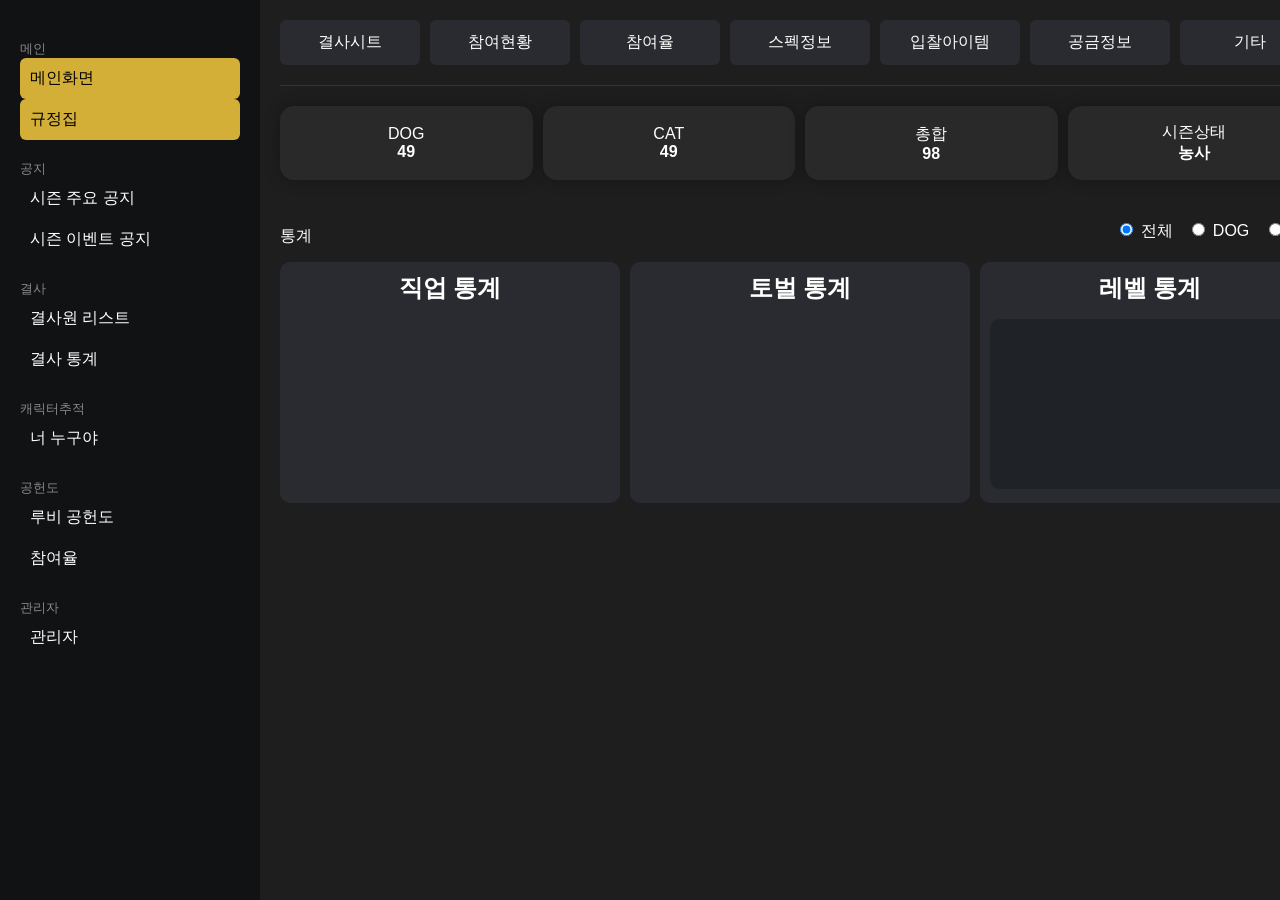
==== index.html @ 1d4468ab "Update index.html 좌측/상단 메뉴 추가" ====
<!DOCTYPE html>
<html lang="ko">
<head>
<meta charset="UTF-8">
<title>Guild Hub</title>
<link rel="stylesheet" href="css/style.css">
<script src="https://cdn.jsdelivr.net/npm/chart.js"></script>
</head>

<body>

<!-- 좌측 메뉴 -->
<div class="sidebar">

  <div class="menu-title">메인</div>
  <div class="menu-item active" onclick="showPage('mainPage', this)">메인화면</div>
  <div class="menu-item active" onclick="showPage('rulesPage', this)">규정집</div>
  
  <div class="menu-title">공지</div>
  <div class="menu-item" onclick="showPage('noticePage',this)">시즌 주요 공지</div>
  <div class="menu-item" onclick="showPage('eventPage', this)">시즌 이벤트 공지</div>
  
  <div class="menu-title">결사</div>
  <div class="menu-item" onclick="showPage('guildListPage',this)">결사원 리스트</div>
  <div class="menu-item" onclick="showPage('guildStatPage',this)">결사 통계</div>

  <div class="menu-title">캐릭터추적</div>
  <div class="menu-item" onclick="showPage('whoPage',this)">너 누구야</div>

  <div class="menu-title">공헌도</div>
  <div class="menu-item" onclick="showPage('rubyPage',this)">루비 공헌도</div>
  <div class="menu-item" onclick="showPage('ratePage',this)">참여율</div>

  <div class="menu-title">관리자</div>
  <div class="menu-item" onclick="showPage('adminPage',this)">관리자</div>

</div>

<!-- 메인 -->
<div class="main">

  <div id="mainPage" class="page">

    <div class="top-menu">
      <div class="top-btn">결사시트</div>
      <div class="top-btn">참여현황</div>
      <div class="top-btn">참여율</div>
      <div class="top-btn">스펙정보</div>
      <div class="top-btn">입찰아이템</div>
      <div class="top-btn">공금정보</div>
      <div class="top-btn">기타</div>
    </div>

    <div class="divider"></div>

    <div id="mainContent">

      <div class="summary">
        <div class="card"><span>DOG </span><b id="dog">-</b></div>
        <div class="card"><span>CAT </span><b id="cat">-</b></div>
        <div class="card"><span>총합 </span><b id="total">-</b></div>
        <div class="card"><span>시즌상태 </span><b>농사</b></div>
      </div>

      <div class="stats-header">
        <div class="stats-title">통계</div>

        <div class="filter-box">
          <label><input type="radio" name="guildFilter" value="ALL" checked> 전체</label>
          <label><input type="radio" name="guildFilter" value="DOG"> DOG</label>
          <label><input type="radio" name="guildFilter" value="CAT"> CAT</label>
        </div>
      </div>

      <div class="stats">
        <div class="box"><div class="title">직업 통계</div><div id="classStats"></div></div>
        <div class="box"><div class="title">토벌 통계</div><div id="gradeStats"></div></div>
        <div class="box"><div class="title">레벨 통계</div><div id="levelStats"></div></div>
      </div>

    </div>

  </div>

  <div id="guildListPage" class="page" style="display:none;">
    <h2>결사원 리스트</h2>

    <div class="list-filter">
      <select id="guildFilterSelect">
        <option value="ALL">전체</option>
        <option value="DOG">DOG</option>
        <option value="CAT">CAT</option>
      </select>

      <select id="classFilterSelect">
        <option value="ALL">직업 전체</option>
      </select>
    </div>

    <table>
      <thead>
        <tr>
          <th>결사</th>
          <th>레벨</th>
          <th>닉네임</th>
          <th>토벌</th>
          <th>직업</th>
        </tr>
      </thead>
      <tbody id="guildList"></tbody>
    </table>
  </div>

  <div id="guildStatPage" class="page" style="display:none;">
    <h2>결사 통계</h2>
    <div id="guildStatBox"></div>
  </div>

  <div id="noticePage" class="page" style="display:none;">
    <div class="notice-wrap">
      <img src="assets/images/notice.png" class="notice-img">
    </div>
  </div>

  <div id="eventPage" class="page" style="display:none;">
    <div class="notice-wrap">
      <img src="assets/images/event3.png" class="notice-img">
    </div>
  </div>

  <div id="whoPage" class="page" style="display:none;">
    <iframe src="who.html" style="width:100%; height:calc(100vh - 80px); border:none;"></iframe>
  </div>

  <div id="rubyPage" class="page" style="display:none;">
    <iframe src="ruby.html" style="width:100%; height:calc(100vh - 80px); border:none;"></iframe>
  </div>

  <div id="adminPage" class="page" style="display:none;"></div>

</div>

<div id="modal" class="modal">
  <div class="modal-box">
    <div class="modal-header">
      <span id="modalTitle"></span>
      <span class="modal-close" onclick="closeModal()">✕</span>
    </div>
    <div id="modalList" class="modal-body"></div>
  </div>
</div>

<script src="js/main.js"></script>

</body>
</html>

<!-- 정상동작버전 -->
---- css/style.css ----
/* 기본 */
body {
  margin: 0;
  font-family: Arial;
  background: #1e1e1e;
  color: white;
}

/* 사이드 */
.sidebar {
  width: 220px;
  height: 100vh;
  background: #111214;
  padding: 20px;
  position: fixed;
}

.menu-title {
  font-size: 13px;
  color: #888;
  margin-top: 20px;
}

.menu-item {
  padding: 10px;
  border-radius: 6px;
  cursor: pointer;
}

.menu-item:hover {
  background: #2a2b30;
}

.menu-item.active {
  background: #d4af37;
  color: black;
}

/* 메인 */
.main {
  margin-left: 260px;
  padding: 20px;

  max-width: 1400px;   /* ⭐ 핵심 */
  width: calc(100% - 240px); /* 사이드바 제외 */
  margin-right: auto;  /* 오른쪽 여백 자동 */
}

/* 상단 메뉴 */
.top-menu {
  display: flex;
  gap: 10px;
}

.top-btn {
  flex: 1;
  padding: 12px;
  background: #2a2b30;
  text-align: center;
  border-radius: 6px;
  cursor: pointer;
}

/* 구분선 */
.divider {
  height: 1px;
  background: #333;
  margin: 20px 0;
}

/* summary */
.summary {
  display: flex;
  margin-bottom: 20px;
  gap: 10px;
}

.card {
  flex: 1;
  background: #2a2b30;
  padding: 16px 10px;
  border-radius: 8px;

  display: flex;
  flex-direction: column;
  justify-content: center; /* 🔥 수직 중앙 */
  align-items: center;     /* 🔥 수평 중앙 */
}

/* 필터 */
.filter-box {
  text-align: right;
  margin-bottom: 10px;
}

.filter-box label {
  margin-left: 10px;
  cursor: pointer;
}

/* 통계 */
.stats {
  display: flex;
  gap: 10px;
}

.box {
  flex: 1;
  background: #2a2b30;
  padding: 10px;
  border-radius: 10px;
}

.title {
  margin-bottom: 10px;
}

/* 그래프 */
canvas {
  background: #1f2227;
  border-radius: 10px;
  padding: 10px;
}

/* 테이블 */
table {
  width: 100%;
  border-collapse: collapse;
}

th, td {
  padding: 10px;
  border-bottom: 1px solid #333;
  text-align: center;
}

th {
  background: #2a2b30;
}

/* 팝업 */
/***************************************
 * 🔥 모달 (팝업)
 ***************************************/
.modal {
  display: none;
  position: fixed;
  top: 0;
  left: 0;
  width: 100%;
  height: 100%;

  background: rgba(0,0,0,0.6);

  justify-content: center;
  align-items: center;

  z-index: 9999;
}

/* 팝업 박스 */
.modal-box {
  background: #1e1f22;
  padding: 20px;
  border-radius: 12px;
  width: 400px;
  max-height: 70vh;
  overflow-y: auto;
  box-shadow: 0 0 15px rgba(0,0,0,0.6);
}

/* 헤더 */
.modal-header {
  display: flex;
  justify-content: space-between;
  align-items: center;
  margin-bottom: 10px;
}

/* 닫기 버튼 */
.modal-close {
  cursor: pointer;
  font-size: 18px;
  color: #aaa;
}

.modal-close:hover {
  color: #fff;
}

.stats-header{
  display:flex;
  justify-content:space-between;
  align-items:center;
  margin-bottom:10px;
}

.filter-box label{
  margin-left:10px;
  cursor:pointer;
}
.list-filter{
  margin-bottom:10px;
  display:flex;
  gap:10px;
}

.list-filter select{
  padding:6px;
  background:#2a2b30;
  color:white;
  border:none;
  border-radius:6px;
}

#guildStatPage{
  padding:20px;
}

.stat-wrap{
  display:flex;
  gap:20px;
}

.stat-wrap{
  display:flex;
  gap:20px;
}

.stat-card{
  flex:1;
  background:#2a2b30;
  border-radius:10px;
  padding:15px;
  min-width:300px;
}

.stat-title{
  text-align:center;
  margin-bottom:10px;
  font-weight:bold;
}

.stat-table{
  max-height:400px;
  overflow-y:auto;
}

/***************************************
 * 🔥 루비 페이지 전용 스타일
 ***************************************/

/* 제목 */
.title {
  text-align: center;
  font-size: 24px;
  font-weight: bold;
  margin-bottom: 15px;
}

/* 중앙 영역 */
.center {
  text-align: center;
  margin-bottom: 10px;
}

/* 필터 */
select {
  background: #2a2b30;
  color: #fff;
  border: 1px solid #444;
  padding: 6px 10px;
  margin: 0 4px;
  border-radius: 6px;
  font-size: 13px;
}

/* 테이블 */
table {
  width: 100%;
  border-collapse: collapse;
  margin-top: 10px;
}

thead {
  background: #2a2b30;
}

th, td {
  padding: 10px;
  text-align: center;
  border-bottom: 1px solid #333;
  font-size: 13px;
}

tbody tr:hover {
  background: #2a2b30;
}

/* 🔥 순위 강조 */
tbody tr:nth-child(1) {
  background: rgba(255, 215, 0, 0.15);
  font-weight: bold;
}

tbody tr:nth-child(2) {
  background: rgba(192, 192, 192, 0.1);
}

tbody tr:nth-child(3) {
  background: rgba(205, 127, 50, 0.1);
}

/* 🔥 게이지 바 */
.bar-wrap {
  width: 100%;
  height: 20px;
  background: #333;
  border-radius: 10px;
  overflow: hidden;
  margin: 20px 0;
}

.bar {
  height: 100%;
  background: linear-gradient(90deg, #ff4d4d, #ff0000);
  width: 0%;
  transition: width 0.6s ease;
}

/* 게이지 텍스트 */
#rubyText {
  font-size: 14px;
  font-weight: bold;
}

#rubyPercent {
  font-size: 13px;
  color: #aaa;
}

/* 시즌공지 */
.notice-wrap {
  display: block; /* flex 제거 */
  text-align: center;
}

.notice-img {
  width: 90%;
  height: auto;
  max-height: none;   /* 🔥 이거 중요 */
  border-radius: 10px;
}

.modal-close{
  position:absolute;
  top:10px;
  right:15px;
  cursor:pointer;
  font-size:18px;
}

/*==규정집==*/
.card {
  background: rgba(255,255,255,0.05);
  border-radius: 14px;
  overflow: hidden;
  margin-bottom: 20px;

  box-shadow: 0 0 15px rgba(0,0,0,0.3);
}

/* 🔥 타이틀 */
.card-title {
  padding: 14px 18px;
  font-size: 17px;
  font-weight: 700;
  color: #fff;

  border-bottom: 1px solid rgba(255,255,255,0.05);
}

/* 🔥 내용 (그래프 안쪽 느낌) */
.card-body {
  background: rgba(0,0,0,0.35);
  padding: 14px 18px;
}

/* 🔥 항목 */
.item {
  margin: 8px 0;
  line-height: 1.6;
  opacity: 0.9;
}

/* 🔥 hover 효과 */
.card:hover {
  transform: translateY(-3px);
  transition: 0.2s;
}

.card {
  margin-left: 0;
}

.card-body {
  margin: 0;
}
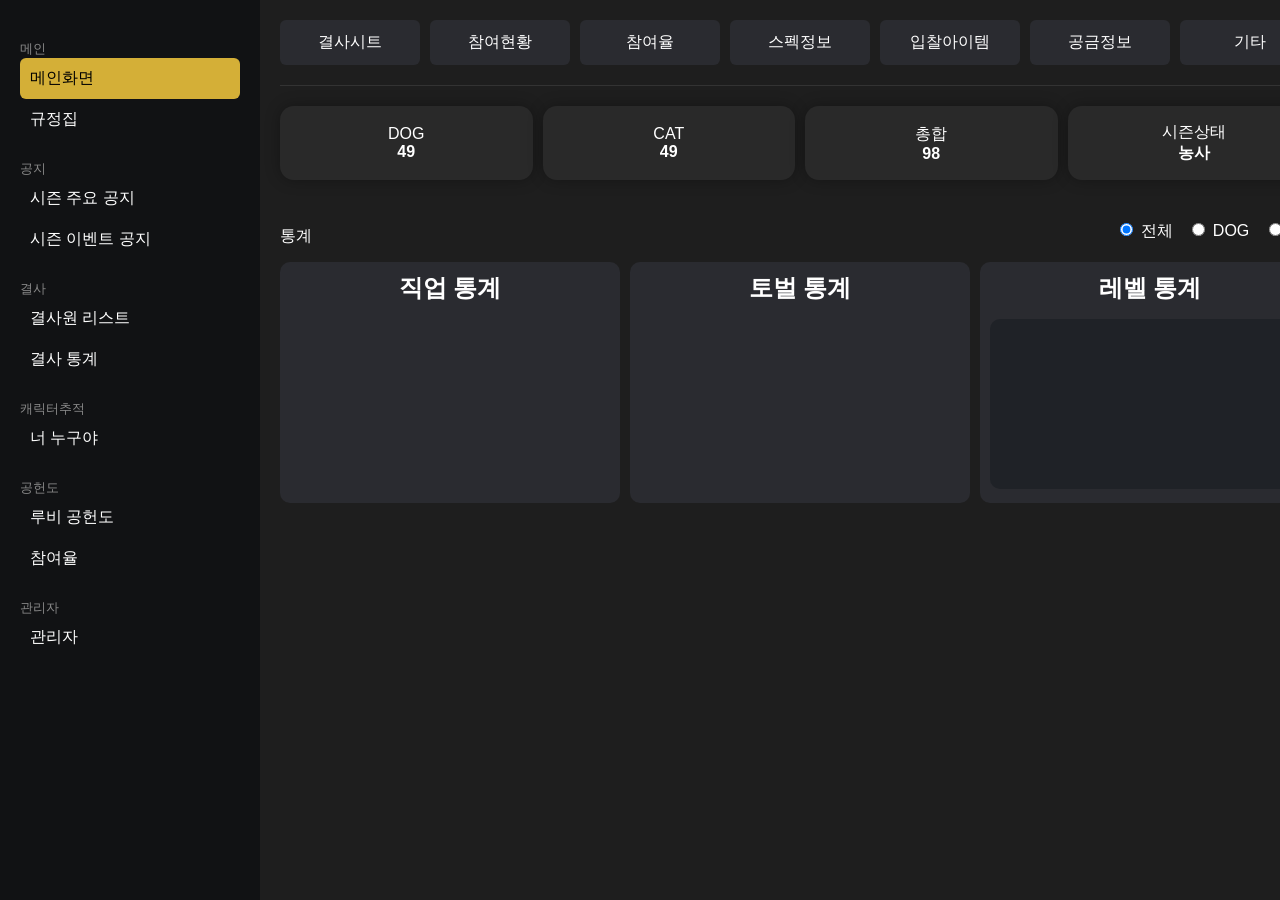
==== commit a32ae4e0: "Update index.html" ====
--- a/index.html
+++ b/index.html
@@ -14,7 +14,7 @@
 
   <div class="menu-title">메인</div>
   <div class="menu-item active" onclick="showPage('mainPage', this)">메인화면</div>
-  <div class="menu-item active" onclick="showPage('rulesPage', this)">규정집</div>
+  <div class="menu-item onclick" onclick="showPage('rulesPage', this)">규정집</div>
   
   <div class="menu-title">공지</div>
   <div class="menu-item" onclick="showPage('noticePage',this)">시즌 주요 공지</div>
@@ -42,12 +42,12 @@
   <div id="mainPage" class="page">
 
     <div class="top-menu">
-      <div class="top-btn">결사시트</div>
-      <div class="top-btn">참여현황</div>
-      <div class="top-btn">참여율</div>
-      <div class="top-btn">스펙정보</div>
-      <div class="top-btn">입찰아이템</div>
-      <div class="top-btn">공금정보</div>
+      <div class="top-btn" onclick="openNewTab()">결사시트</div>
+      <div class="top-btn" onclick="openSheet('https://docs.google.com/spreadsheets/d/13W8sK_u_MIgDGGutfKIXViYHfK3E4DTjQBL4YPt4SSI/preview#gid=1561969997')">참여현황</div>
+      <div class="top-btn" onclick="openSheet('https://docs.google.com/spreadsheets/d/13W8sK_u_MIgDGGutfKIXViYHfK3E4DTjQBL4YPt4SSI/preview#gid=1357449012')">참여율</div>
+      <div class="top-btn" onclick="openSheet('https://docs.google.com/spreadsheets/d/13W8sK_u_MIgDGGutfKIXViYHfK3E4DTjQBL4YPt4SSI/preview#gid=1015983288')">스펙정보</div>
+      <div class="top-btn" onclick="openSheet('https://docs.google.com/spreadsheets/d/13W8sK_u_MIgDGGutfKIXViYHfK3E4DTjQBL4YPt4SSI/preview#gid=9825312')">입찰아이템</div>
+      <div class="top-btn" onclick="openSheet('https://docs.google.com/spreadsheets/d/13W8sK_u_MIgDGGutfKIXViYHfK3E4DTjQBL4YPt4SSI/preview#gid=225412470')">공금정보</div>
       <div class="top-btn">기타</div>
     </div>
 
@@ -152,6 +152,20 @@
 
 <script src="js/main.js"></script>
 
+<div id="sheetModal" class="modal" onclick="closeSheet()">
+  <div class="modal-box sheet-box" onclick="event.stopPropagation()">
+
+    <div class="sheet-header">
+      <span>📊 시트 보기</span>
+      <div class="close-btn" onclick="closeSheet()">✕</div>
+    </div>
+
+    <iframe id="sheetFrame"></iframe>
+
+  </div>
+</div>
+
+  
 </body>
 </html>
 
--- a/css/style.css
+++ b/css/style.css
@@ -406,3 +406,55 @@
 .card-body {
   margin: 0;
 }
+
+/* 상단메뉴 */
+/* 팝업 배경 */
+.modal {
+  display: none;
+  position: fixed;
+  z-index: 9999;
+  left: 0;
+  top: 0;
+  width: 100%;
+  height: 100%;
+  background: rgba(0,0,0,0.7);
+}
+
+/* 팝업 박스 */
+.sheet-box {
+  position: absolute;
+  top: 50%;
+  left: 50%;
+  width: 90%;
+  height: 85%;
+  transform: translate(-50%, -50%);
+  background: #1e1e1e;
+  border-radius: 12px;
+  overflow: hidden;
+  display: flex;
+  flex-direction: column;
+}
+
+/* 상단바 */
+.sheet-header {
+  height: 40px;
+  background: #2a2a2a;
+  display: flex;
+  align-items: center;
+  justify-content: space-between;
+  padding: 0 12px;
+  font-size: 14px;
+}
+
+/* 닫기 버튼 */
+.close-btn {
+  cursor: pointer;
+  font-size: 16px;
+}
+
+/* iframe */
+.sheet-box iframe {
+  flex: 1;
+  width: 100%;
+  border: none;
+}
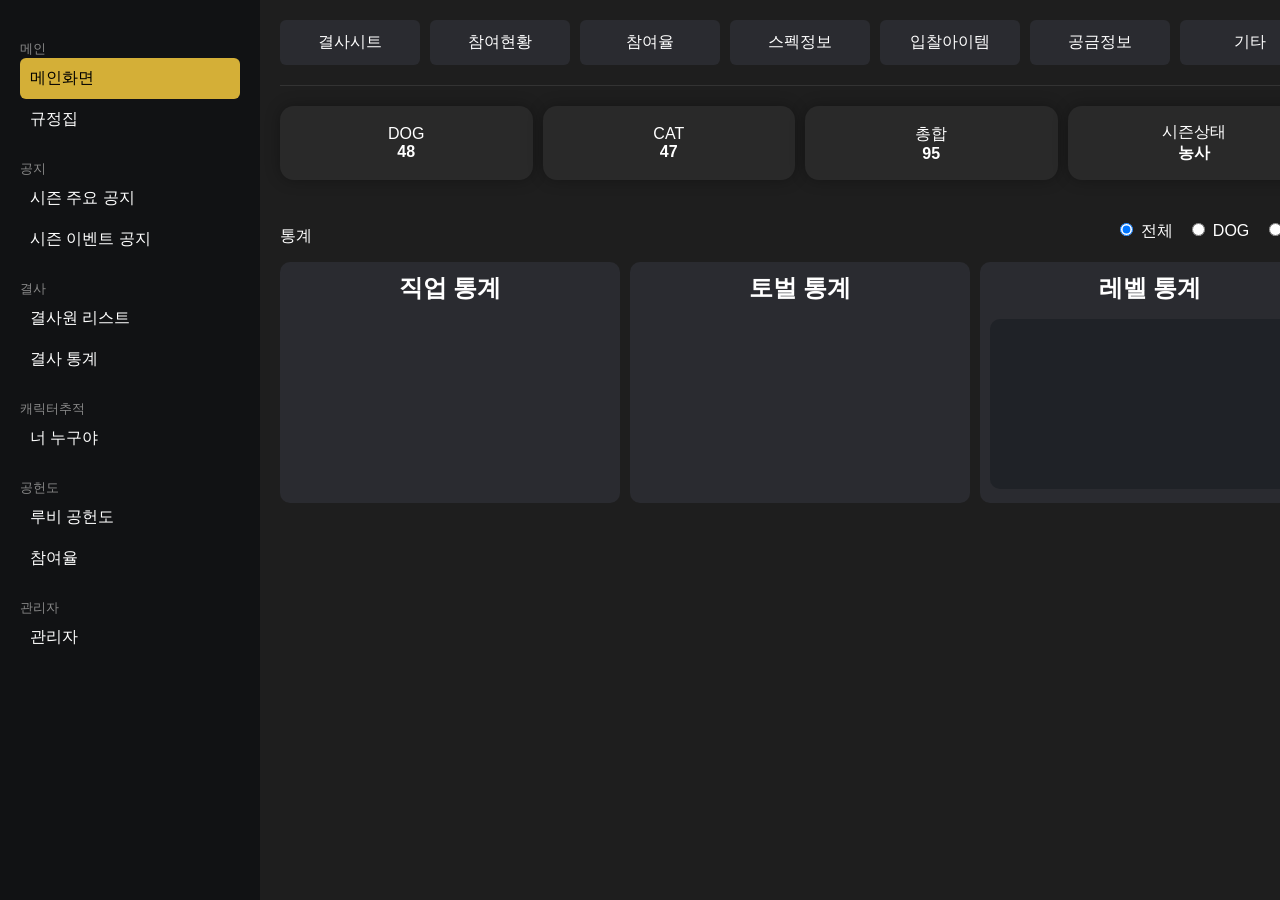
==== commit bb51c6b6: "Update index.html" ====
--- a/index.html
+++ b/index.html
@@ -128,6 +128,12 @@
     </div>
   </div>
 
+  <div id="rulesPage" class="page" style="display:none;">
+    <div class="notice-wrap">
+      <img src="assets/images/rules2603.png" class="notice-img">
+    </div>
+  </div>
+
   <div id="whoPage" class="page" style="display:none;">
     <iframe src="who.html" style="width:100%; height:calc(100vh - 80px); border:none;"></iframe>
   </div>
@@ -165,6 +171,13 @@
   </div>
 </div>
 
+<!-- 루비공헌도페이지 -->
+  
+<div class="ruby-container">
+  <table id="rubyTable">
+    ...
+  </table>
+</div>  
   
 </body>
 </html>
--- a/css/style.css
+++ b/css/style.css
@@ -458,3 +458,69 @@
   width: 100%;
   border: none;
 }
+
+/***************************************
+ * 🔥 [추가] 시트 전용 모달 (기존 보호)
+ ***************************************/
+
+/* 기존 modal 유지하고, 시트용만 따로 덮어씀 */
+#sheetModal {
+  display: none;
+  position: fixed;
+  z-index: 9999;
+  left: 0;
+  top: 0;
+  width: 100vw;
+  height: 100vh;
+  background: rgba(0,0,0,0.75);
+}
+
+/* 🔥 기존 modal-box 영향 제거 */
+#sheetModal .modal-box {
+  width: auto;
+  max-height: none;
+  padding: 0;
+  background: none;
+  box-shadow: none;
+}
+
+/* 🔥 시트 전용 */
+#sheetModal .sheet-box {
+  position: fixed;
+  top: 50%;
+  left: 50%;
+  width: 95vw;
+  height: 90vh;
+  transform: translate(-50%, -50%);
+  background: #1e1e1e;
+  border-radius: 12px;
+  overflow: hidden;
+  display: flex;
+  flex-direction: column;
+}
+
+/* 상단바 */
+#sheetModal .sheet-header {
+  height: 45px;
+  background: #2a2a2a;
+  display: flex;
+  align-items: center;
+  justify-content: space-between;
+  padding: 0 14px;
+  font-size: 14px;
+}
+
+/* 닫기 버튼 */
+#sheetModal .close-btn {
+  cursor: pointer;
+  font-size: 18px;
+}
+
+/* iframe */
+#sheetModal iframe {
+  flex: 1;
+  width: 100%;
+  height: 100%;
+  border: none;
+}
+
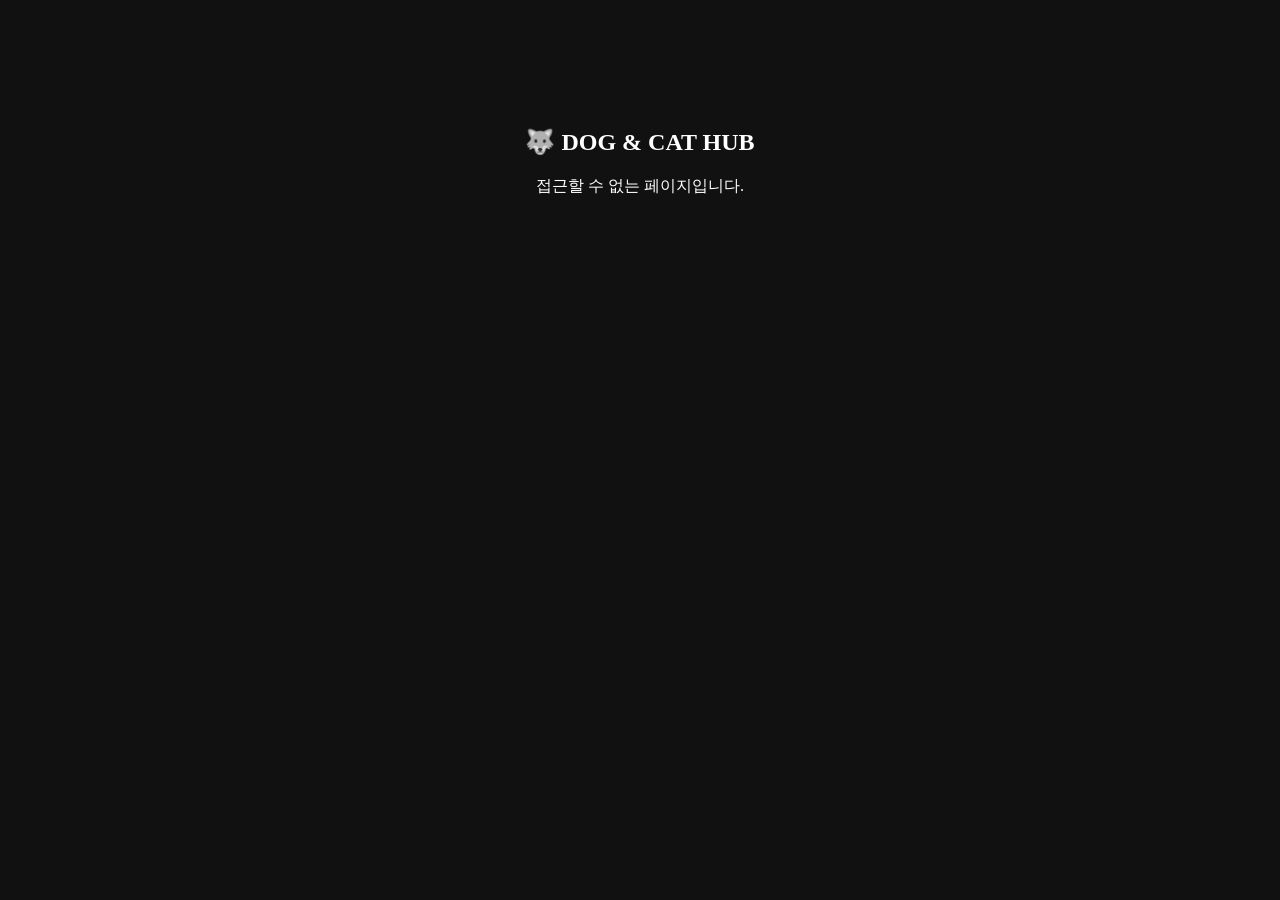
==== commit 7bf876c5: "Create index.html" ====
--- a/index.html
+++ b/index.html
@@ -1,185 +1,14 @@
 <!DOCTYPE html>
-<html lang="ko">
+<html>
 <head>
 <meta charset="UTF-8">
-<title>Guild Hub</title>
-<link rel="stylesheet" href="css/style.css">
-<script src="https://cdn.jsdelivr.net/npm/chart.js"></script>
+<meta name="robots" content="noindex">
+<title>DogCat Hub</title>
 </head>
+<body style="background:#111; color:white; text-align:center; padding-top:100px;">
 
-<body>
+<h2>🐺 DOG & CAT HUB</h2>
+<p>접근할 수 없는 페이지입니다.</p>
 
-<!-- 좌측 메뉴 -->
-<div class="sidebar">
-
-  <div class="menu-title">메인</div>
-  <div class="menu-item active" onclick="showPage('mainPage', this)">메인화면</div>
-  <div class="menu-item onclick" onclick="showPage('rulesPage', this)">규정집</div>
-  
-  <div class="menu-title">공지</div>
-  <div class="menu-item" onclick="showPage('noticePage',this)">시즌 주요 공지</div>
-  <div class="menu-item" onclick="showPage('eventPage', this)">시즌 이벤트 공지</div>
-  
-  <div class="menu-title">결사</div>
-  <div class="menu-item" onclick="showPage('guildListPage',this)">결사원 리스트</div>
-  <div class="menu-item" onclick="showPage('guildStatPage',this)">결사 통계</div>
-
-  <div class="menu-title">캐릭터추적</div>
-  <div class="menu-item" onclick="showPage('whoPage',this)">너 누구야</div>
-
-  <div class="menu-title">공헌도</div>
-  <div class="menu-item" onclick="showPage('rubyPage',this)">루비 공헌도</div>
-  <div class="menu-item" onclick="showPage('ratePage',this)">참여율</div>
-
-  <div class="menu-title">관리자</div>
-  <div class="menu-item" onclick="showPage('adminPage',this)">관리자</div>
-
-</div>
-
-<!-- 메인 -->
-<div class="main">
-
-  <div id="mainPage" class="page">
-
-    <div class="top-menu">
-      <div class="top-btn" onclick="openNewTab()">결사시트</div>
-      <div class="top-btn" onclick="openSheet('https://docs.google.com/spreadsheets/d/13W8sK_u_MIgDGGutfKIXViYHfK3E4DTjQBL4YPt4SSI/preview#gid=1561969997')">참여현황</div>
-      <div class="top-btn" onclick="openSheet('https://docs.google.com/spreadsheets/d/13W8sK_u_MIgDGGutfKIXViYHfK3E4DTjQBL4YPt4SSI/preview#gid=1357449012')">참여율</div>
-      <div class="top-btn" onclick="openSheet('https://docs.google.com/spreadsheets/d/13W8sK_u_MIgDGGutfKIXViYHfK3E4DTjQBL4YPt4SSI/preview#gid=1015983288')">스펙정보</div>
-      <div class="top-btn" onclick="openSheet('https://docs.google.com/spreadsheets/d/13W8sK_u_MIgDGGutfKIXViYHfK3E4DTjQBL4YPt4SSI/preview#gid=9825312')">입찰아이템</div>
-      <div class="top-btn" onclick="openSheet('https://docs.google.com/spreadsheets/d/13W8sK_u_MIgDGGutfKIXViYHfK3E4DTjQBL4YPt4SSI/preview#gid=225412470')">공금정보</div>
-      <div class="top-btn">기타</div>
-    </div>
-
-    <div class="divider"></div>
-
-    <div id="mainContent">
-
-      <div class="summary">
-        <div class="card"><span>DOG </span><b id="dog">-</b></div>
-        <div class="card"><span>CAT </span><b id="cat">-</b></div>
-        <div class="card"><span>총합 </span><b id="total">-</b></div>
-        <div class="card"><span>시즌상태 </span><b>농사</b></div>
-      </div>
-
-      <div class="stats-header">
-        <div class="stats-title">통계</div>
-
-        <div class="filter-box">
-          <label><input type="radio" name="guildFilter" value="ALL" checked> 전체</label>
-          <label><input type="radio" name="guildFilter" value="DOG"> DOG</label>
-          <label><input type="radio" name="guildFilter" value="CAT"> CAT</label>
-        </div>
-      </div>
-
-      <div class="stats">
-        <div class="box"><div class="title">직업 통계</div><div id="classStats"></div></div>
-        <div class="box"><div class="title">토벌 통계</div><div id="gradeStats"></div></div>
-        <div class="box"><div class="title">레벨 통계</div><div id="levelStats"></div></div>
-      </div>
-
-    </div>
-
-  </div>
-
-  <div id="guildListPage" class="page" style="display:none;">
-    <h2>결사원 리스트</h2>
-
-    <div class="list-filter">
-      <select id="guildFilterSelect">
-        <option value="ALL">전체</option>
-        <option value="DOG">DOG</option>
-        <option value="CAT">CAT</option>
-      </select>
-
-      <select id="classFilterSelect">
-        <option value="ALL">직업 전체</option>
-      </select>
-    </div>
-
-    <table>
-      <thead>
-        <tr>
-          <th>결사</th>
-          <th>레벨</th>
-          <th>닉네임</th>
-          <th>토벌</th>
-          <th>직업</th>
-        </tr>
-      </thead>
-      <tbody id="guildList"></tbody>
-    </table>
-  </div>
-
-  <div id="guildStatPage" class="page" style="display:none;">
-    <h2>결사 통계</h2>
-    <div id="guildStatBox"></div>
-  </div>
-
-  <div id="noticePage" class="page" style="display:none;">
-    <div class="notice-wrap">
-      <img src="assets/images/notice.png" class="notice-img">
-    </div>
-  </div>
-
-  <div id="eventPage" class="page" style="display:none;">
-    <div class="notice-wrap">
-      <img src="assets/images/event3.png" class="notice-img">
-    </div>
-  </div>
-
-  <div id="rulesPage" class="page" style="display:none;">
-    <div class="notice-wrap">
-      <img src="assets/images/rules2603.png" class="notice-img">
-    </div>
-  </div>
-
-  <div id="whoPage" class="page" style="display:none;">
-    <iframe src="who.html" style="width:100%; height:calc(100vh - 80px); border:none;"></iframe>
-  </div>
-
-  <div id="rubyPage" class="page" style="display:none;">
-    <iframe src="ruby.html" style="width:100%; height:calc(100vh - 80px); border:none;"></iframe>
-  </div>
-
-  <div id="adminPage" class="page" style="display:none;"></div>
-
-</div>
-
-<div id="modal" class="modal">
-  <div class="modal-box">
-    <div class="modal-header">
-      <span id="modalTitle"></span>
-      <span class="modal-close" onclick="closeModal()">✕</span>
-    </div>
-    <div id="modalList" class="modal-body"></div>
-  </div>
-</div>
-
-<script src="js/main.js"></script>
-
-<div id="sheetModal" class="modal" onclick="closeSheet()">
-  <div class="modal-box sheet-box" onclick="event.stopPropagation()">
-
-    <div class="sheet-header">
-      <span>📊 시트 보기</span>
-      <div class="close-btn" onclick="closeSheet()">✕</div>
-    </div>
-
-    <iframe id="sheetFrame"></iframe>
-
-  </div>
-</div>
-
-<!-- 루비공헌도페이지 -->
-  
-<div class="ruby-container">
-  <table id="rubyTable">
-    ...
-  </table>
-</div>  
-  
 </body>
 </html>
-
-<!-- 정상동작버전 -->
